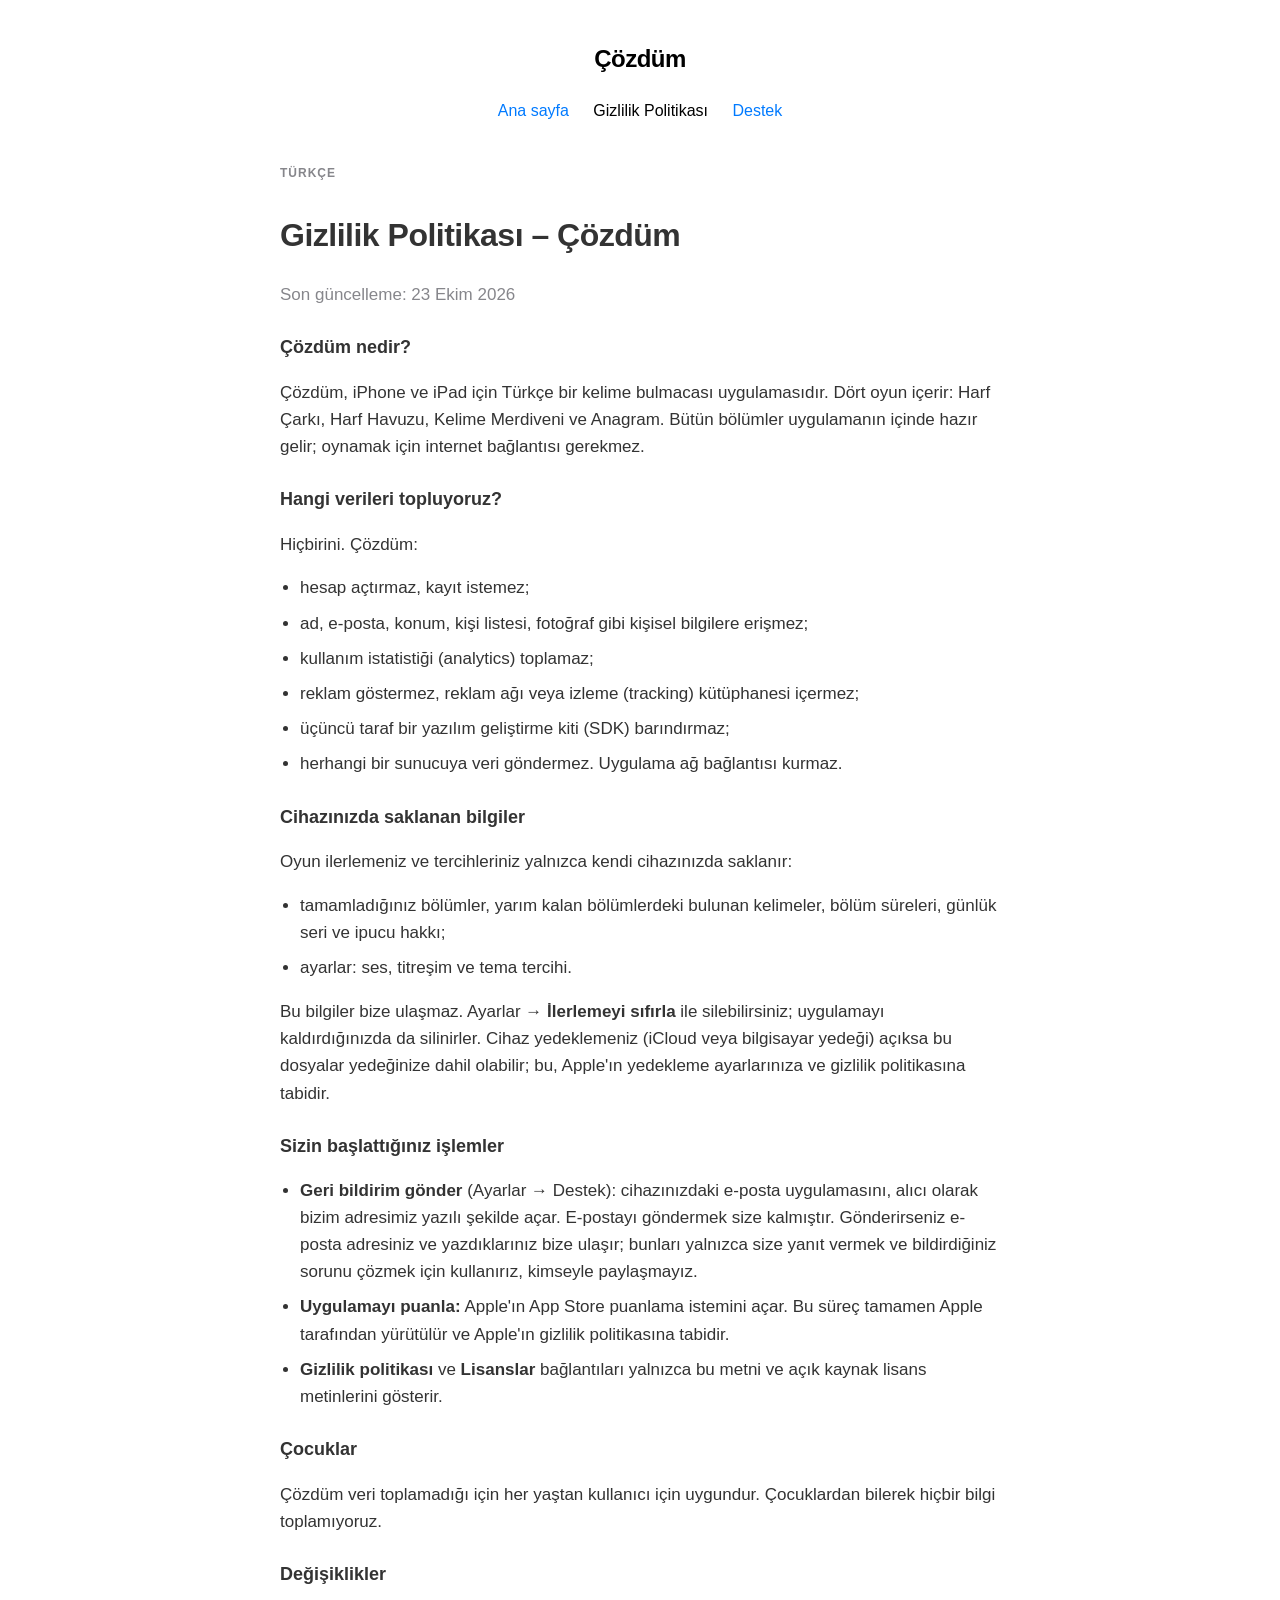
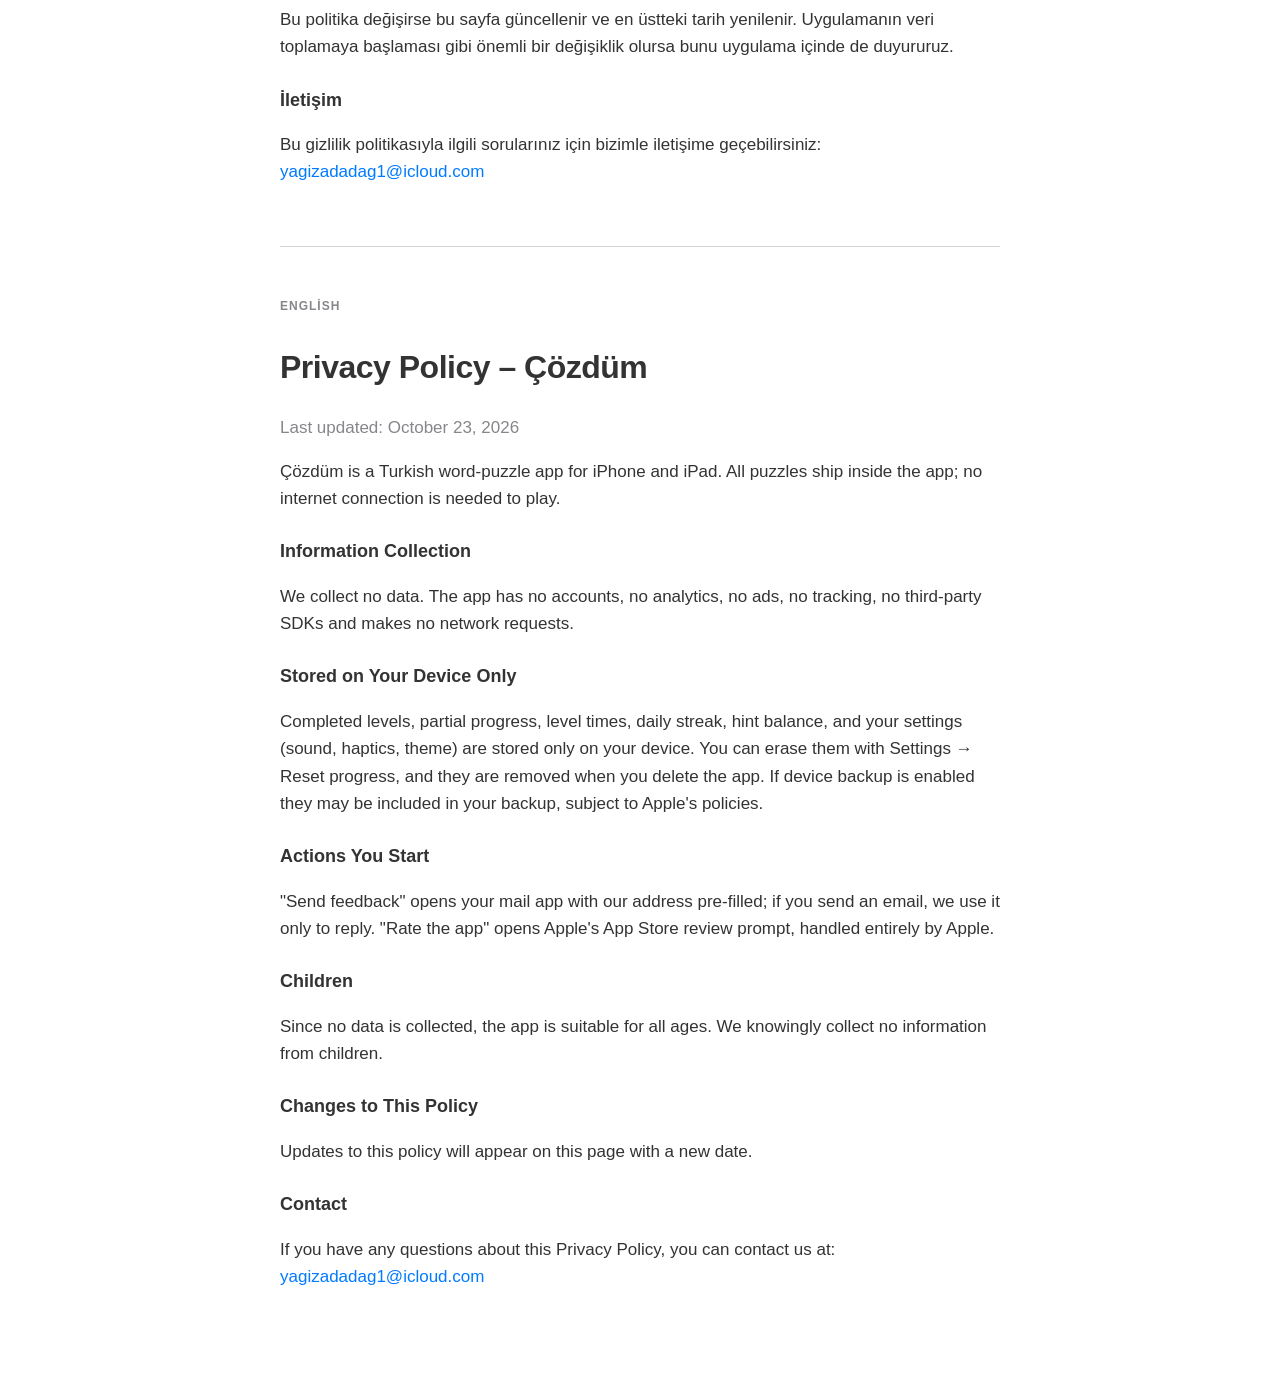
==== privacy.html @ 47e39095 "Çözdüm gizlilik politikası ve destek sayfaları Co-Authored-By: Claude Fable 5.1 <noreply@anthropic.c" ====
<!DOCTYPE html>
<html lang="tr">
<head>
    <meta charset="UTF-8">
    <meta name="viewport" content="width=device-width, initial-scale=1.0">
    <title>Gizlilik Politikası – Çözdüm</title>
    <link rel="stylesheet" href="style.css">
</head>
<body>
    <div class="container">
        <header>
            <h1 class="site-title">Çözdüm</h1>
            <nav>
                <a href="index.html">Ana sayfa</a>
                <a href="privacy.html" class="active">Gizlilik Politikası</a>
                <a href="support.html">Destek</a>
            </nav>
        </header>

        <main>
            <!-- TR Section -->
            <section class="lang-section">
                <span class="lang-label">Türkçe</span>
                <h1>Gizlilik Politikası – Çözdüm</h1>
                <p class="muted">Son güncelleme: 23 Ekim 2026</p>

                <h3>Çözdüm nedir?</h3>
                <p>Çözdüm, iPhone ve iPad için Türkçe bir kelime bulmacası uygulamasıdır. Dört oyun içerir: Harf Çarkı,
                    Harf Havuzu, Kelime Merdiveni ve Anagram. Bütün bölümler uygulamanın içinde hazır gelir; oynamak için
                    internet bağlantısı gerekmez.</p>

                <h3>Hangi verileri topluyoruz?</h3>
                <p>Hiçbirini. Çözdüm:</p>
                <ul>
                    <li>hesap açtırmaz, kayıt istemez;</li>
                    <li>ad, e-posta, konum, kişi listesi, fotoğraf gibi kişisel bilgilere erişmez;</li>
                    <li>kullanım istatistiği (analytics) toplamaz;</li>
                    <li>reklam göstermez, reklam ağı veya izleme (tracking) kütüphanesi içermez;</li>
                    <li>üçüncü taraf bir yazılım geliştirme kiti (SDK) barındırmaz;</li>
                    <li>herhangi bir sunucuya veri göndermez. Uygulama ağ bağlantısı kurmaz.</li>
                </ul>

                <h3>Cihazınızda saklanan bilgiler</h3>
                <p>Oyun ilerlemeniz ve tercihleriniz yalnızca kendi cihazınızda saklanır:</p>
                <ul>
                    <li>tamamladığınız bölümler, yarım kalan bölümlerdeki bulunan kelimeler, bölüm süreleri, günlük seri
                        ve ipucu hakkı;</li>
                    <li>ayarlar: ses, titreşim ve tema tercihi.</li>
                </ul>
                <p>Bu bilgiler bize ulaşmaz. Ayarlar → <strong>İlerlemeyi sıfırla</strong> ile silebilirsiniz;
                    uygulamayı kaldırdığınızda da silinirler. Cihaz yedeklemeniz (iCloud veya bilgisayar yedeği) açıksa
                    bu dosyalar yedeğinize dahil olabilir; bu, Apple'ın yedekleme ayarlarınıza ve gizlilik politikasına
                    tabidir.</p>

                <h3>Sizin başlattığınız işlemler</h3>
                <ul>
                    <li><strong>Geri bildirim gönder</strong> (Ayarlar → Destek): cihazınızdaki e-posta uygulamasını,
                        alıcı olarak bizim adresimiz yazılı şekilde açar. E-postayı göndermek size kalmıştır.
                        Gönderirseniz e-posta adresiniz ve yazdıklarınız bize ulaşır; bunları yalnızca size yanıt vermek
                        ve bildirdiğiniz sorunu çözmek için kullanırız, kimseyle paylaşmayız.</li>
                    <li><strong>Uygulamayı puanla:</strong> Apple'ın App Store puanlama istemini açar. Bu süreç tamamen
                        Apple tarafından yürütülür ve Apple'ın gizlilik politikasına tabidir.</li>
                    <li><strong>Gizlilik politikası</strong> ve <strong>Lisanslar</strong> bağlantıları yalnızca bu
                        metni ve açık kaynak lisans metinlerini gösterir.</li>
                </ul>

                <h3>Çocuklar</h3>
                <p>Çözdüm veri toplamadığı için her yaştan kullanıcı için uygundur. Çocuklardan bilerek hiçbir bilgi
                    toplamıyoruz.</p>

                <h3>Değişiklikler</h3>
                <p>Bu politika değişirse bu sayfa güncellenir ve en üstteki tarih yenilenir. Uygulamanın veri toplamaya
                    başlaması gibi önemli bir değişiklik olursa bunu uygulama içinde de duyururuz.</p>

                <h3>İletişim</h3>
                <p>Bu gizlilik politikasıyla ilgili sorularınız için bizimle iletişime geçebilirsiniz:<br>
                    <a href="mailto:yagizadadag1@icloud.com">yagizadadag1@icloud.com</a>
                </p>
            </section>

            <hr>

            <!-- EN Section -->
            <section class="lang-section">
                <span class="lang-label">English</span>
                <h1>Privacy Policy – Çözdüm</h1>
                <p class="muted">Last updated: October 23, 2026</p>

                <p>Çözdüm is a Turkish word-puzzle app for iPhone and iPad. All puzzles ship inside the app; no internet
                    connection is needed to play.</p>

                <h3>Information Collection</h3>
                <p>We collect no data. The app has no accounts, no analytics, no ads, no tracking, no third-party SDKs
                    and makes no network requests.</p>

                <h3>Stored on Your Device Only</h3>
                <p>Completed levels, partial progress, level times, daily streak, hint balance, and your settings (sound,
                    haptics, theme) are stored only on your device. You can erase them with Settings → Reset progress,
                    and they are removed when you delete the app. If device backup is enabled they may be included in
                    your backup, subject to Apple's policies.</p>

                <h3>Actions You Start</h3>
                <p>"Send feedback" opens your mail app with our address pre-filled; if you send an email, we use it only
                    to reply. "Rate the app" opens Apple's App Store review prompt, handled entirely by Apple.</p>

                <h3>Children</h3>
                <p>Since no data is collected, the app is suitable for all ages. We knowingly collect no information from
                    children.</p>

                <h3>Changes to This Policy</h3>
                <p>Updates to this policy will appear on this page with a new date.</p>

                <h3>Contact</h3>
                <p>If you have any questions about this Privacy Policy, you can contact us at:<br>
                    <a href="mailto:yagizadadag1@icloud.com">yagizadadag1@icloud.com</a>
                </p>
            </section>
        </main>
    </div>
</body>
</html>
---- style.css ----
/* Basic Reset and Typography */
body {
    font-family: -apple-system, BlinkMacSystemFont, "Segoe UI", Roboto, Helvetica, Arial, sans-serif;
    color: #333;
    line-height: 1.6;
    margin: 0;
    padding: 0;
    background-color: #ffffff;
    -webkit-font-smoothing: antialiased;
}

/* Layout */
.container {
    max-width: 720px;
    margin: 0 auto;
    padding: 40px 20px;
}

/* Header & Navigation */
header {
    margin-bottom: 40px;
    text-align: center;
}

h1.site-title {
    font-size: 24px;
    font-weight: 600;
    margin: 0 0 20px 0;
    color: #000;
}

nav a {
    text-decoration: none;
    color: #007aff; /* Apple Blue */
    margin: 0 10px;
    font-size: 16px;
    font-weight: 500;
}

nav a:hover {
    text-decoration: underline;
}

nav a.active {
    color: #000;
    cursor: default;
    text-decoration: none;
}

/* Headings */
h1 {
    font-size: 32px;
    font-weight: 700;
    margin-bottom: 20px;
    letter-spacing: -0.5px;
}

h2 {
    font-size: 24px;
    font-weight: 600;
    margin-top: 40px;
    margin-bottom: 15px;
    letter-spacing: -0.3px;
}

h3 {
    font-size: 18px;
    font-weight: 600;
    margin-top: 25px;
    margin-bottom: 10px;
}

/* Content */
p, li {
    font-size: 17px;
    margin-bottom: 16px;
    color: #333;
}

li {
    margin-bottom: 8px;
}

ul {
    padding-left: 20px;
}

a {
    color: #007aff;
    text-decoration: none;
}

a:hover {
    text-decoration: underline;
}

hr {
    border: 0;
    border-top: 1px solid #d2d2d7;
    margin: 50px 0;
}

/* Language Sections */
.lang-section {
    margin-bottom: 60px;
}

.lang-label {
    text-transform: uppercase;
    font-size: 12px;
    color: #86868b;
    font-weight: 600;
    letter-spacing: 1px;
    margin-bottom: 10px;
    display: block;
}

.muted {
    color: #86868b;
}

/* Mobile Adjustments */
@media (max-width: 600px) {
    .container {
        padding: 20px;
    }

    h1 {
        font-size: 28px;
    }
}
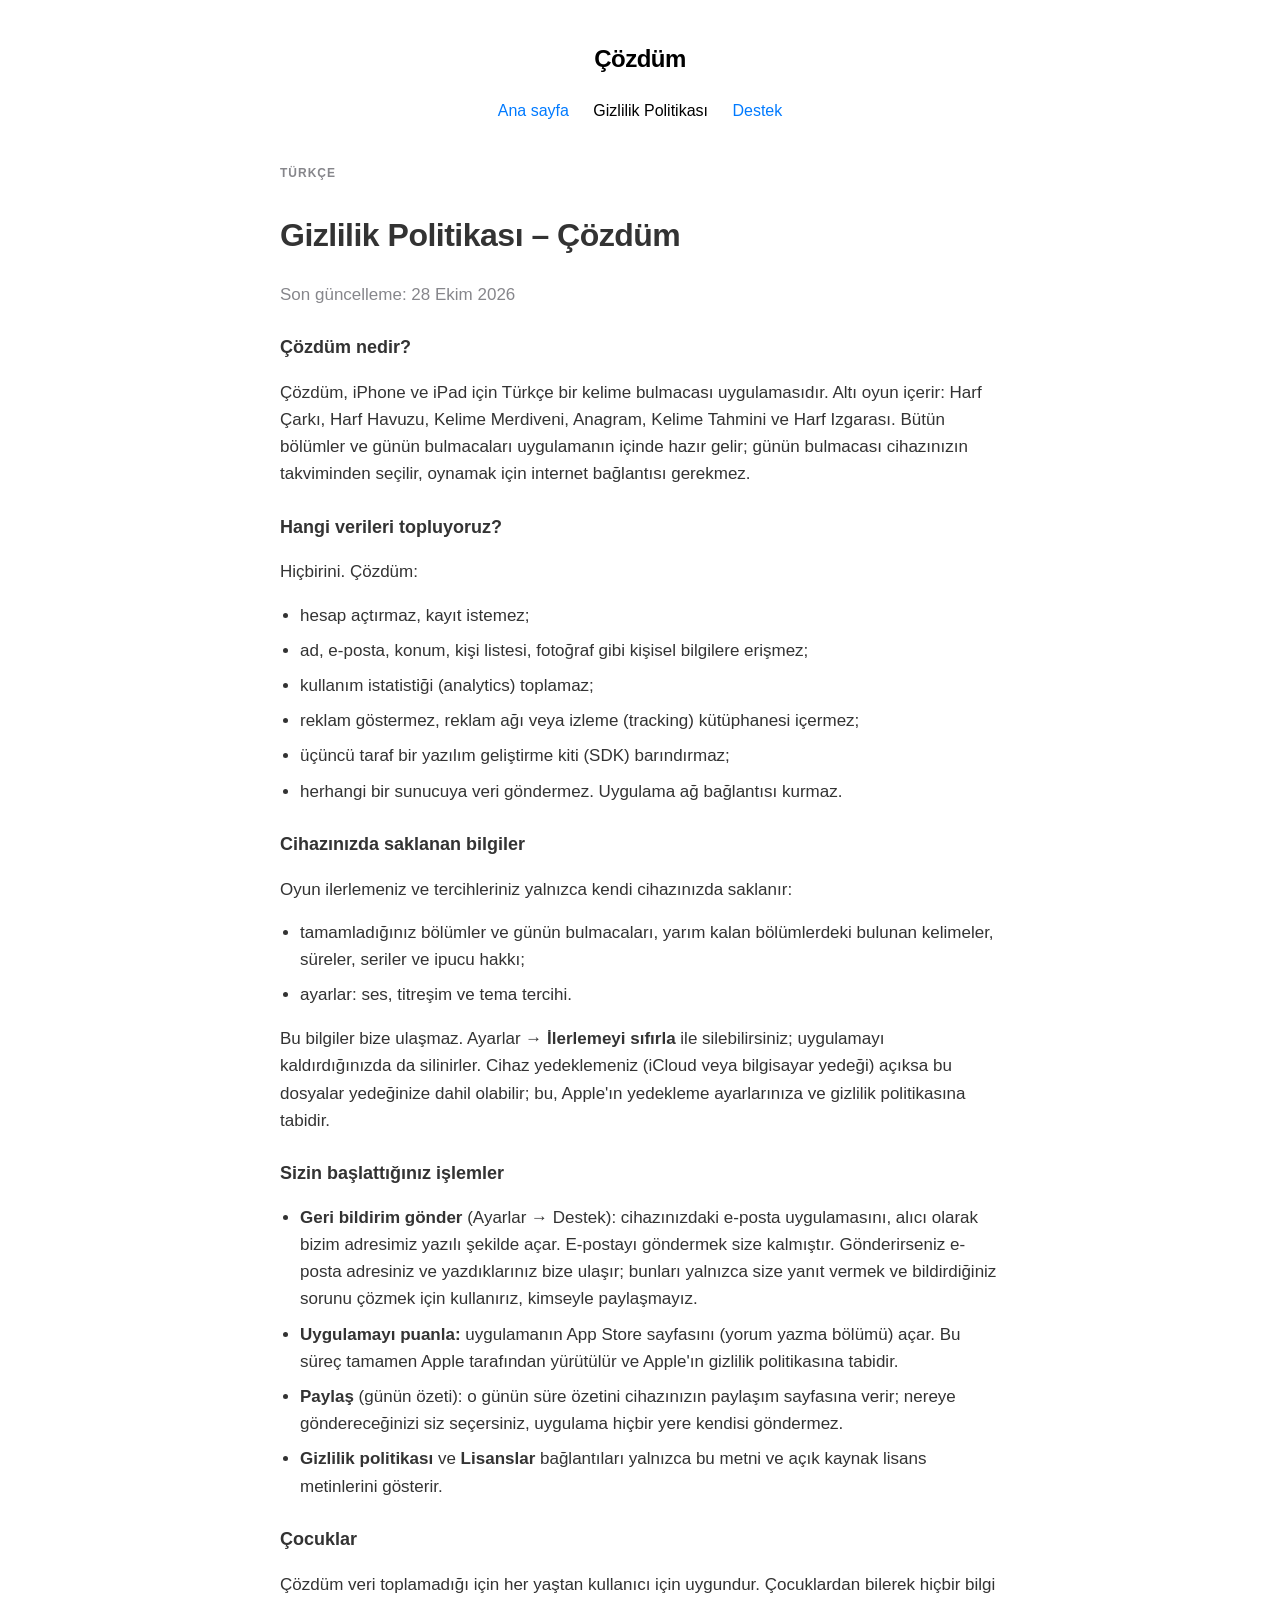
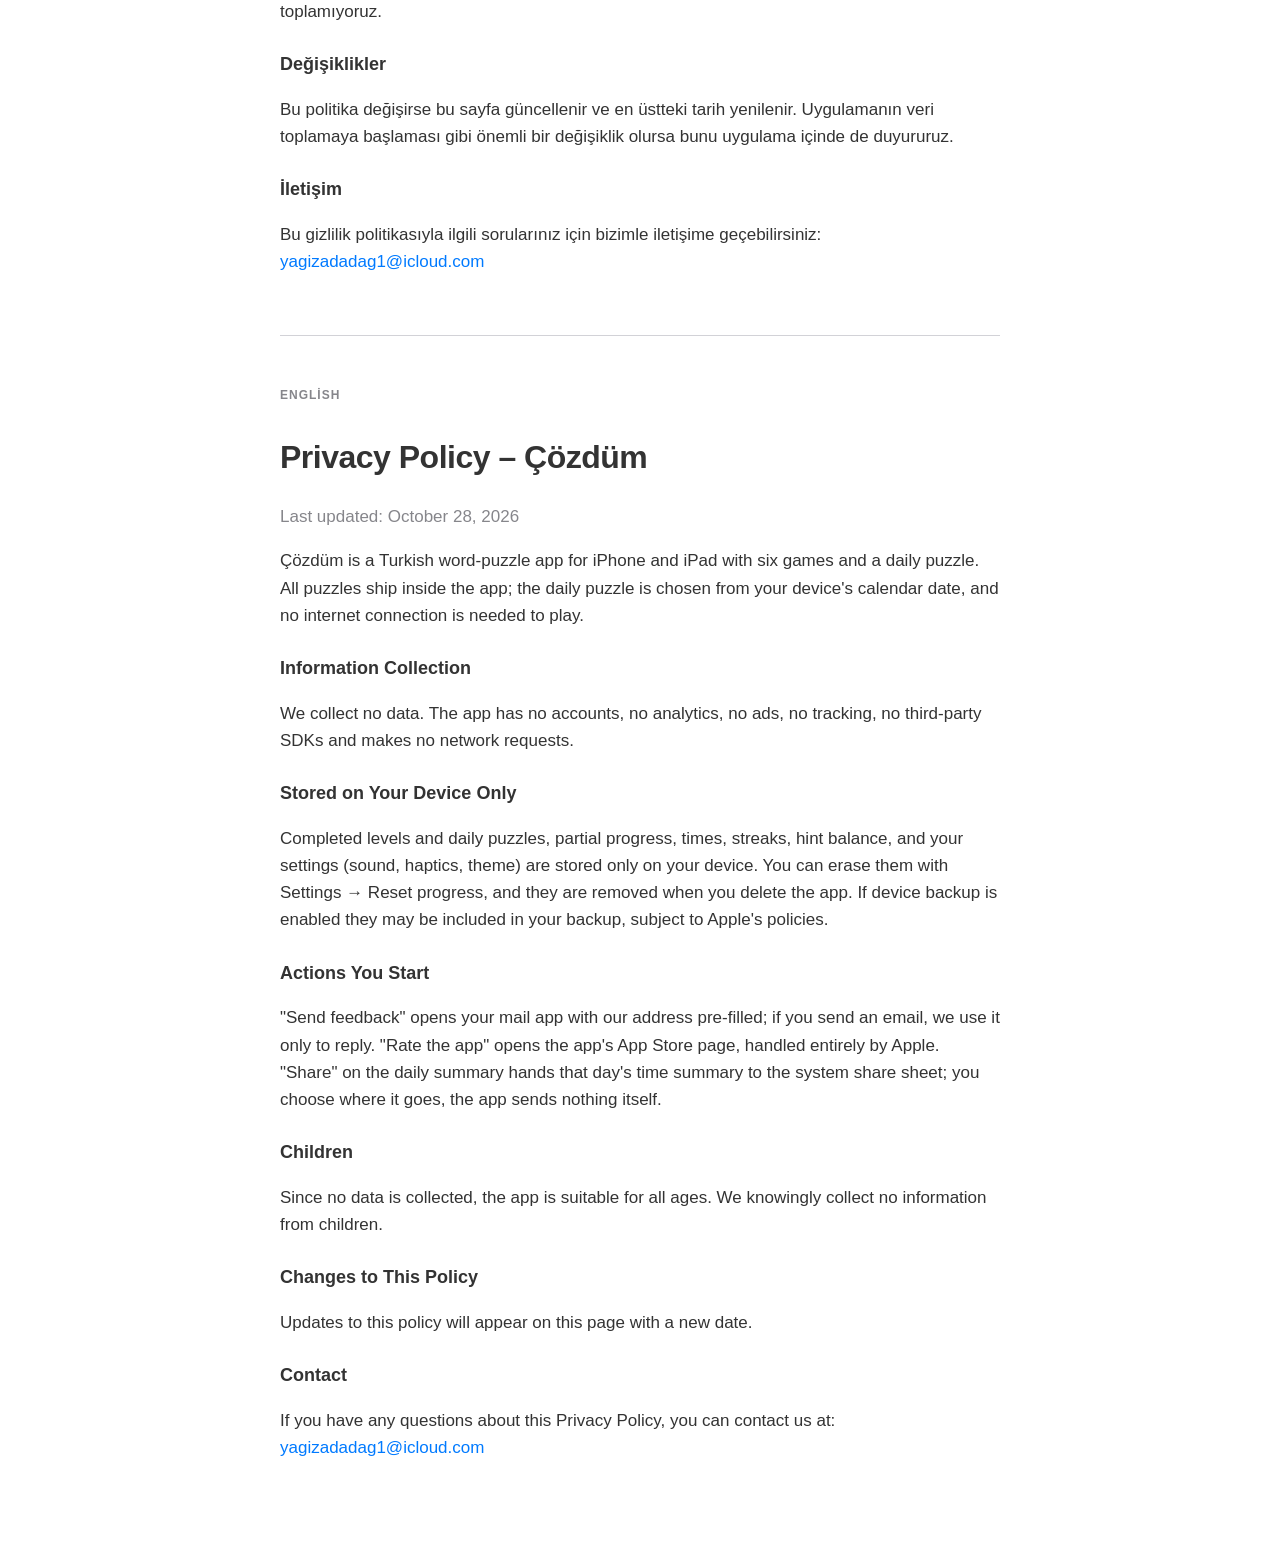
==== commit ba336ffa: "Revise privacy policy details aGizlilik politikası: altı oyun, günün bulmacası, Paylaşnd update date" ====
--- a/privacy.html
+++ b/privacy.html
@@ -22,12 +22,13 @@
             <section class="lang-section">
                 <span class="lang-label">Türkçe</span>
                 <h1>Gizlilik Politikası – Çözdüm</h1>
-                <p class="muted">Son güncelleme: 23 Ekim 2026</p>
+                <p class="muted">Son güncelleme: 28 Ekim 2026</p>
 
                 <h3>Çözdüm nedir?</h3>
-                <p>Çözdüm, iPhone ve iPad için Türkçe bir kelime bulmacası uygulamasıdır. Dört oyun içerir: Harf Çarkı,
-                    Harf Havuzu, Kelime Merdiveni ve Anagram. Bütün bölümler uygulamanın içinde hazır gelir; oynamak için
-                    internet bağlantısı gerekmez.</p>
+                <p>Çözdüm, iPhone ve iPad için Türkçe bir kelime bulmacası uygulamasıdır. Altı oyun içerir: Harf Çarkı,
+                    Harf Havuzu, Kelime Merdiveni, Anagram, Kelime Tahmini ve Harf Izgarası. Bütün bölümler ve günün
+                    bulmacaları uygulamanın içinde hazır gelir; günün bulmacası cihazınızın takviminden seçilir, oynamak
+                    için internet bağlantısı gerekmez.</p>
 
                 <h3>Hangi verileri topluyoruz?</h3>
                 <p>Hiçbirini. Çözdüm:</p>
@@ -43,8 +44,8 @@
                 <h3>Cihazınızda saklanan bilgiler</h3>
                 <p>Oyun ilerlemeniz ve tercihleriniz yalnızca kendi cihazınızda saklanır:</p>
                 <ul>
-                    <li>tamamladığınız bölümler, yarım kalan bölümlerdeki bulunan kelimeler, bölüm süreleri, günlük seri
-                        ve ipucu hakkı;</li>
+                    <li>tamamladığınız bölümler ve günün bulmacaları, yarım kalan bölümlerdeki bulunan kelimeler,
+                        süreler, seriler ve ipucu hakkı;</li>
                     <li>ayarlar: ses, titreşim ve tema tercihi.</li>
                 </ul>
                 <p>Bu bilgiler bize ulaşmaz. Ayarlar → <strong>İlerlemeyi sıfırla</strong> ile silebilirsiniz;
@@ -58,8 +59,10 @@
                         alıcı olarak bizim adresimiz yazılı şekilde açar. E-postayı göndermek size kalmıştır.
                         Gönderirseniz e-posta adresiniz ve yazdıklarınız bize ulaşır; bunları yalnızca size yanıt vermek
                         ve bildirdiğiniz sorunu çözmek için kullanırız, kimseyle paylaşmayız.</li>
-                    <li><strong>Uygulamayı puanla:</strong> Apple'ın App Store puanlama istemini açar. Bu süreç tamamen
-                        Apple tarafından yürütülür ve Apple'ın gizlilik politikasına tabidir.</li>
+                    <li><strong>Uygulamayı puanla:</strong> uygulamanın App Store sayfasını (yorum yazma bölümü) açar.
+                        Bu süreç tamamen Apple tarafından yürütülür ve Apple'ın gizlilik politikasına tabidir.</li>
+                    <li><strong>Paylaş</strong> (günün özeti): o günün süre özetini cihazınızın paylaşım sayfasına
+                        verir; nereye göndereceğinizi siz seçersiniz, uygulama hiçbir yere kendisi göndermez.</li>
                     <li><strong>Gizlilik politikası</strong> ve <strong>Lisanslar</strong> bağlantıları yalnızca bu
                         metni ve açık kaynak lisans metinlerini gösterir.</li>
                 </ul>
@@ -84,24 +87,27 @@
             <section class="lang-section">
                 <span class="lang-label">English</span>
                 <h1>Privacy Policy – Çözdüm</h1>
-                <p class="muted">Last updated: October 23, 2026</p>
+                <p class="muted">Last updated: October 28, 2026</p>
 
-                <p>Çözdüm is a Turkish word-puzzle app for iPhone and iPad. All puzzles ship inside the app; no internet
-                    connection is needed to play.</p>
+                <p>Çözdüm is a Turkish word-puzzle app for iPhone and iPad with six games and a daily puzzle. All
+                    puzzles ship inside the app; the daily puzzle is chosen from your device's calendar date, and no
+                    internet connection is needed to play.</p>
 
                 <h3>Information Collection</h3>
                 <p>We collect no data. The app has no accounts, no analytics, no ads, no tracking, no third-party SDKs
                     and makes no network requests.</p>
 
                 <h3>Stored on Your Device Only</h3>
-                <p>Completed levels, partial progress, level times, daily streak, hint balance, and your settings (sound,
-                    haptics, theme) are stored only on your device. You can erase them with Settings → Reset progress,
-                    and they are removed when you delete the app. If device backup is enabled they may be included in
-                    your backup, subject to Apple's policies.</p>
+                <p>Completed levels and daily puzzles, partial progress, times, streaks, hint balance, and your settings
+                    (sound, haptics, theme) are stored only on your device. You can erase them with Settings → Reset
+                    progress, and they are removed when you delete the app. If device backup is enabled they may be
+                    included in your backup, subject to Apple's policies.</p>
 
                 <h3>Actions You Start</h3>
                 <p>"Send feedback" opens your mail app with our address pre-filled; if you send an email, we use it only
-                    to reply. "Rate the app" opens Apple's App Store review prompt, handled entirely by Apple.</p>
+                    to reply. "Rate the app" opens the app's App Store page, handled entirely by Apple. "Share" on the
+                    daily summary hands that day's time summary to the system share sheet; you choose where it goes,
+                    the app sends nothing itself.</p>
 
                 <h3>Children</h3>
                 <p>Since no data is collected, the app is suitable for all ages. We knowingly collect no information from
